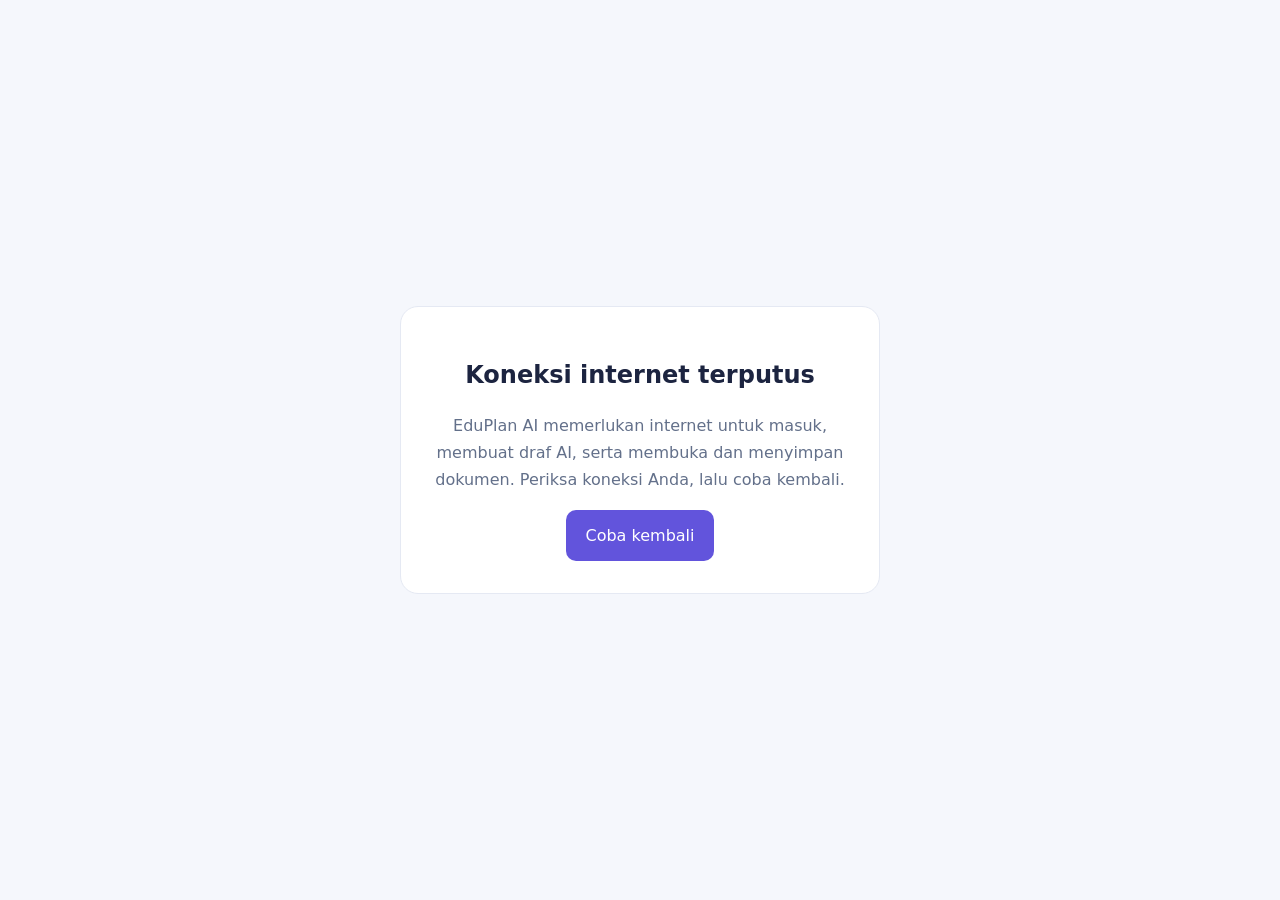
==== offline.html @ d5ece522 "Add files via upload" ====
<!doctype html>
<html lang="id"><head>
<meta charset="utf-8"><meta name="viewport" content="width=device-width,initial-scale=1">
<meta name="theme-color" content="#6254dc"><title>Offline | EduPlan AI</title>
<style>
*{box-sizing:border-box}body{margin:0;min-height:100vh;display:grid;place-items:center;padding:24px;background:#f5f7fc;color:#1c2440;font:16px/1.7 system-ui,sans-serif}
main{max-width:480px;padding:32px;background:#fff;border:1px solid #e5e9f3;border-radius:18px;text-align:center}h1{font-size:24px}p{color:#63708a}button{border:0;border-radius:10px;background:#6254dc;color:#fff;padding:12px 20px;font:inherit;cursor:pointer}
</style></head><body><main>
<h1>Koneksi internet terputus</h1>
<p>EduPlan AI memerlukan internet untuk masuk, membuat draf AI, serta membuka dan menyimpan dokumen. Periksa koneksi Anda, lalu coba kembali.</p>
<button type="button" id="retry">Coba kembali</button>
</main><script>document.getElementById('retry').addEventListener('click',()=>location.reload());</script></body></html>
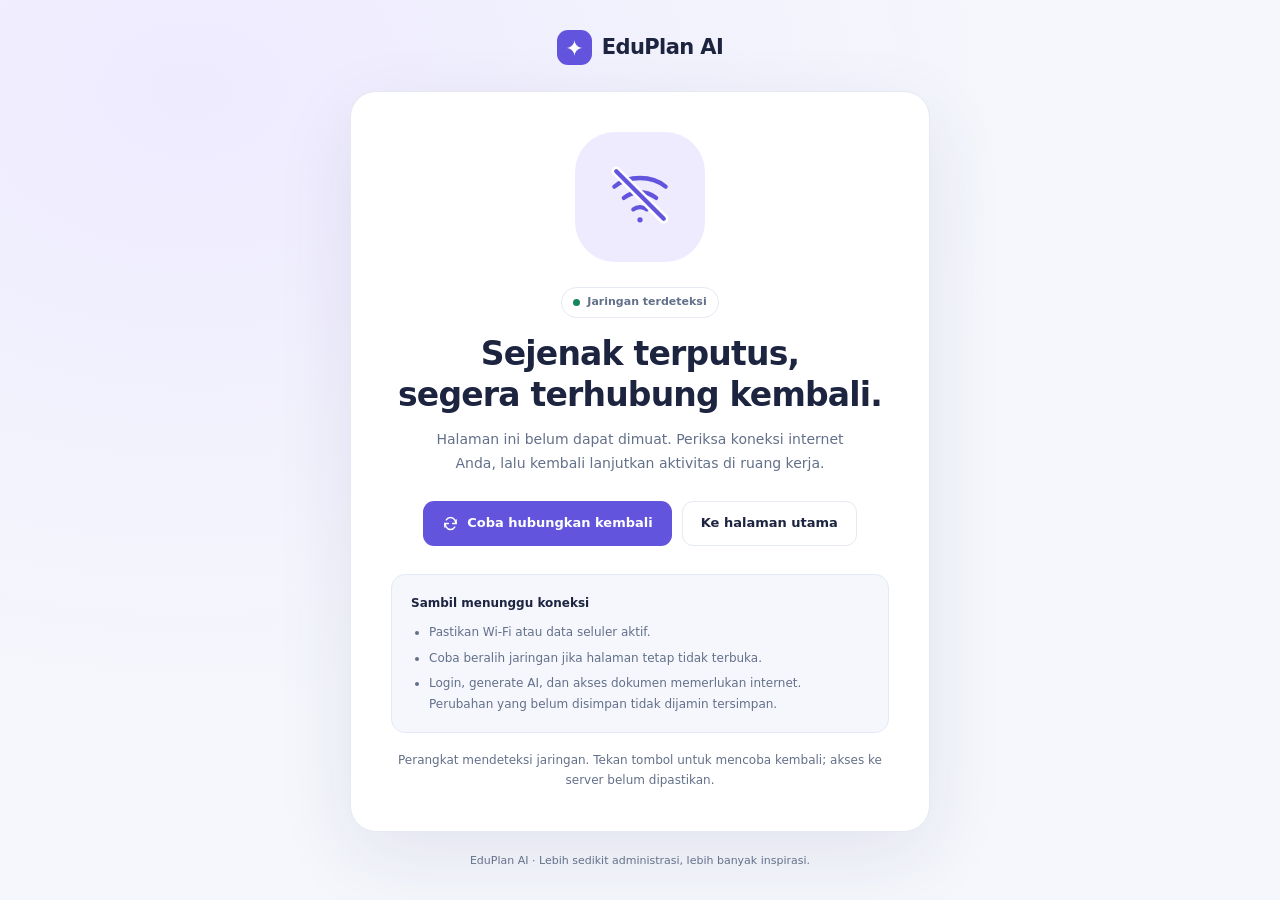
==== commit 0adab760: "Add files via upload" ====
--- a/offline.html
+++ b/offline.html
@@ -1,12 +1,107 @@
 <!doctype html>
-<html lang="id"><head>
-<meta charset="utf-8"><meta name="viewport" content="width=device-width,initial-scale=1">
-<meta name="theme-color" content="#6254dc"><title>Offline | EduPlan AI</title>
-<style>
-*{box-sizing:border-box}body{margin:0;min-height:100vh;display:grid;place-items:center;padding:24px;background:#f5f7fc;color:#1c2440;font:16px/1.7 system-ui,sans-serif}
-main{max-width:480px;padding:32px;background:#fff;border:1px solid #e5e9f3;border-radius:18px;text-align:center}h1{font-size:24px}p{color:#63708a}button{border:0;border-radius:10px;background:#6254dc;color:#fff;padding:12px 20px;font:inherit;cursor:pointer}
-</style></head><body><main>
-<h1>Koneksi internet terputus</h1>
-<p>EduPlan AI memerlukan internet untuk masuk, membuat draf AI, serta membuka dan menyimpan dokumen. Periksa koneksi Anda, lalu coba kembali.</p>
-<button type="button" id="retry">Coba kembali</button>
-</main><script>document.getElementById('retry').addEventListener('click',()=>location.reload());</script></body></html>
+<html lang="id">
+<head>
+  <meta charset="utf-8">
+  <meta name="viewport" content="width=device-width, initial-scale=1">
+  <meta name="theme-color" content="#6254dc">
+  <title>Koneksi terputus | EduPlan AI</title>
+  
+  
+  <!-- Favicon dari folder asset -->
+<link rel="icon" type="image/png" href="./asset/logo.png">
+  
+  
+  
+  <!-- Semua aset halaman ini tertanam agar tetap tampil tanpa internet. -->
+  <script>
+    try {
+      document.documentElement.dataset.theme = localStorage.getItem('eduplan-theme') || 'light';
+    } catch (_) {}
+  </script>
+  <style>
+    :root { color-scheme:light; --bg:#f5f7fc; --surface:#fff; --text:#1c2440; --muted:#63708a; --line:#e5e9f3; --primary:#6254dc; --soft:#eeebff; --shadow:0 24px 80px rgba(45,38,105,.09); }
+    [data-theme="dark"] { color-scheme:dark; --bg:#101523; --surface:#1a2134; --text:#edf0ff; --muted:#a0abc4; --line:#303a52; --primary:#a598ff; --soft:#322c53; --shadow:0 24px 80px rgba(0,0,0,.2); }
+    * { box-sizing:border-box; }
+    body { margin:0; min-height:100vh; min-height:100svh; display:grid; place-items:center; padding:28px 20px; background:radial-gradient(ellipse at 15% 10%,var(--soft),transparent 55%),var(--bg); color:var(--text); font:14px/1.7 system-ui,-apple-system,BlinkMacSystemFont,"Segoe UI",sans-serif; }
+    .page { width:100%; max-width:580px; }
+    .brand { display:flex; align-items:center; justify-content:center; gap:10px; margin-bottom:26px; font-size:21px; font-weight:800; letter-spacing:-.6px; }
+    .brand-mark { display:grid; place-items:center; width:35px; height:35px; border-radius:11px; background:#6254dc; color:#fff; font-size:22px; }
+    .card { padding:40px; border:1px solid var(--line); border-radius:26px; background:var(--surface); box-shadow:var(--shadow); text-align:center; }
+    .illustration { position:relative; display:grid; place-items:center; width:130px; height:130px; margin:0 auto 25px; border-radius:40px; background:var(--soft); color:var(--primary); }
+    .illustration svg { width:76px; height:76px; }
+    .status { display:inline-flex; align-items:center; justify-content:center; gap:7px; margin-bottom:15px; padding:5px 11px; border:1px solid var(--line); border-radius:99px; color:var(--muted); font-size:11px; font-weight:650; }
+    .dot { width:7px; height:7px; border-radius:50%; background:#b98326; }
+    .status[data-online="true"] .dot { background:#16855e; }
+    h1 { margin:0 0 13px; font-size:clamp(25px,5vw,33px); line-height:1.25; letter-spacing:-.8px; }
+    .intro { max-width:410px; margin:0 auto 25px; color:var(--muted); font-size:14px; }
+    .actions { display:flex; flex-wrap:wrap; align-items:center; justify-content:center; gap:10px; }
+    .btn { display:inline-flex; align-items:center; justify-content:center; gap:8px; min-height:45px; padding:11px 18px; border:1px solid var(--line); border-radius:11px; color:var(--text); background:var(--surface); font:650 13px/1.4 system-ui,sans-serif; text-decoration:none; cursor:pointer; }
+    .btn-primary { border-color:transparent; background:var(--primary); color:#fff; }
+    [data-theme="dark"] .btn-primary { color:#1c183a; }
+    .btn svg { width:17px; height:17px; }
+    .btn:hover { filter:brightness(.97); }
+    :focus-visible { outline:3px solid var(--primary); outline-offset:4px; }
+    .tips { margin-top:28px; padding:18px 19px; border:1px solid var(--line); border-radius:14px; background:var(--bg); text-align:left; }
+    .tips h2 { margin:0 0 9px; font-size:12px; font-weight:750; }
+    .tips ul { margin:0; padding-left:18px; color:var(--muted); font-size:12px; }
+    .tips li + li { margin-top:5px; }
+    .connection { margin:17px 0 0; color:var(--muted); font-size:12px; }
+    .footer { margin:20px 0 0; color:var(--muted); font-size:11px; text-align:center; }
+    @media(max-width:480px) { body { padding:24px 16px; } .card { padding:29px 22px; border-radius:21px; } .illustration { width:110px; height:110px; border-radius:32px; } .actions { flex-direction:column; } .btn { width:100%; } }
+  </style>
+</head>
+<body>
+  <div class="page">
+    <header class="brand" aria-label="EduPlan AI"><span class="brand-mark" aria-hidden="true">✦</span><span>EduPlan AI</span></header>
+    <main class="card">
+      <div class="illustration" aria-hidden="true">
+        <svg viewBox="0 0 80 80" fill="none" stroke="currentColor" stroke-width="4.5" stroke-linecap="round" stroke-linejoin="round">
+          <path d="M13 29c15-12 39-12 54 0M23 41c10-8 24-8 34 0M33 53c4-3 10-3 14 0"/>
+          <circle cx="40" cy="64" r="2.8" fill="currentColor" stroke="none"/>
+          <path d="m15 13 50 50" stroke="var(--surface)" stroke-width="10"/>
+          <path d="m15 13 50 50"/>
+        </svg>
+      </div>
+      <div class="status" id="status"><span class="dot" aria-hidden="true"></span><span id="status-label">Halaman offline</span></div>
+      <h1>Sejenak terputus,<br>segera terhubung kembali.</h1>
+      <p class="intro">Halaman ini belum dapat dimuat. Periksa koneksi internet Anda, lalu kembali lanjutkan aktivitas di ruang kerja.</p>
+      <div class="actions">
+        <button class="btn btn-primary" id="retry" type="button">
+          <svg viewBox="0 0 24 24" fill="none" stroke="currentColor" stroke-width="2" stroke-linecap="round" stroke-linejoin="round" aria-hidden="true"><path d="M20 7v5h-5M4 17v-5h5"/><path d="M6 7a7 7 0 0 1 12 0l2 5M4 12l2 5a7 7 0 0 0 12 0"/></svg>
+          Coba hubungkan kembali
+        </button>
+        <a class="btn" href="./">Ke halaman utama</a>
+      </div>
+      <section class="tips" aria-labelledby="tips-title">
+        <h2 id="tips-title">Sambil menunggu koneksi</h2>
+        <ul>
+          <li>Pastikan Wi-Fi atau data seluler aktif.</li>
+          <li>Coba beralih jaringan jika halaman tetap tidak terbuka.</li>
+          <li>Login, generate AI, dan akses dokumen memerlukan internet. Perubahan yang belum disimpan tidak dijamin tersimpan.</li>
+        </ul>
+      </section>
+      <p class="connection" id="connection" role="status" aria-live="polite">Periksa koneksi, lalu tekan tombol di atas.</p>
+    </main>
+    <footer class="footer">EduPlan AI · Lebih sedikit administrasi, lebih banyak inspirasi.</footer>
+  </div>
+  <script>
+    (() => {
+      const status = document.getElementById('status');
+      const label = document.getElementById('status-label');
+      const connection = document.getElementById('connection');
+      function updateConnection() {
+        const online = navigator.onLine;
+        status.dataset.online = String(online);
+        label.textContent = online ? 'Jaringan terdeteksi' : 'Perangkat sedang offline';
+        connection.textContent = online
+          ? 'Perangkat mendeteksi jaringan. Tekan tombol untuk mencoba kembali; akses ke server belum dipastikan.'
+          : 'Belum ada jaringan yang terdeteksi. Aktifkan Wi-Fi atau data seluler.';
+      }
+      document.getElementById('retry').addEventListener('click', () => window.location.reload());
+      window.addEventListener('online', updateConnection);
+      window.addEventListener('offline', updateConnection);
+      updateConnection();
+    })();
+  </script>
+</body>
+</html>
